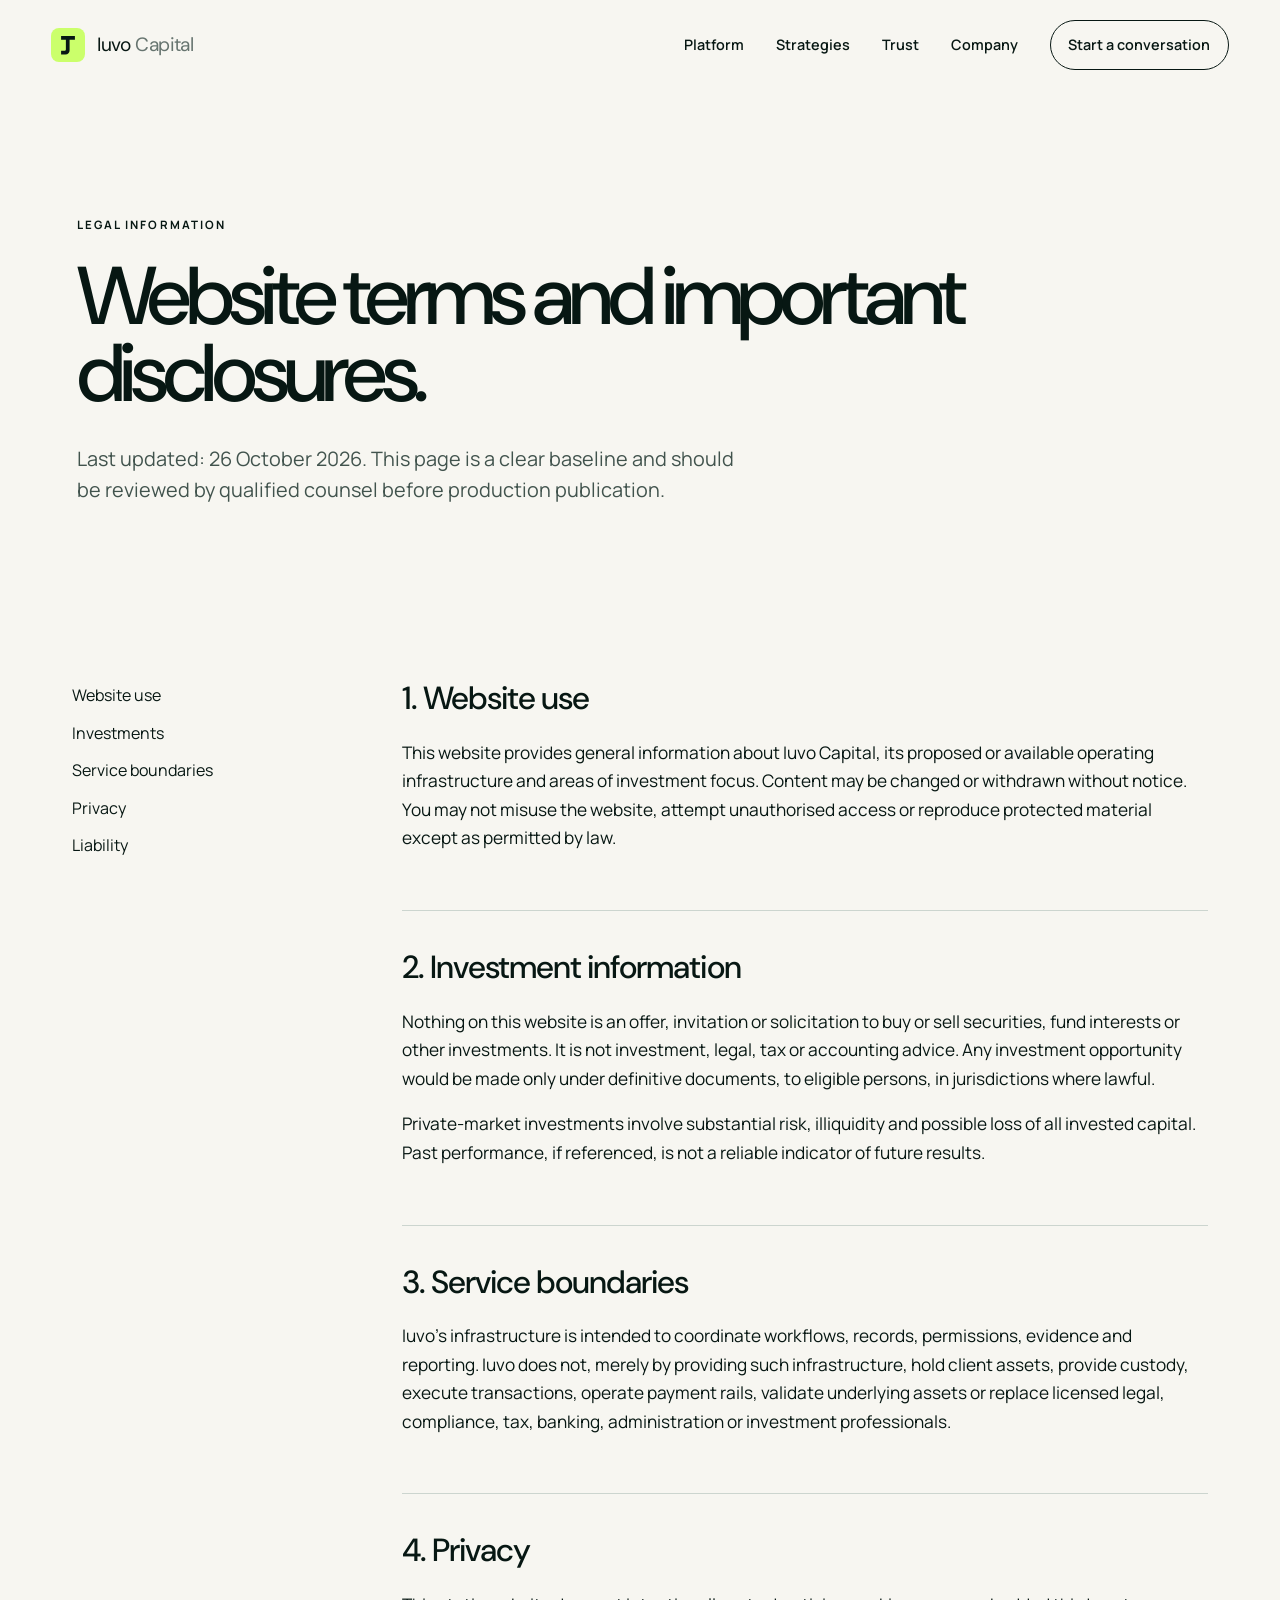
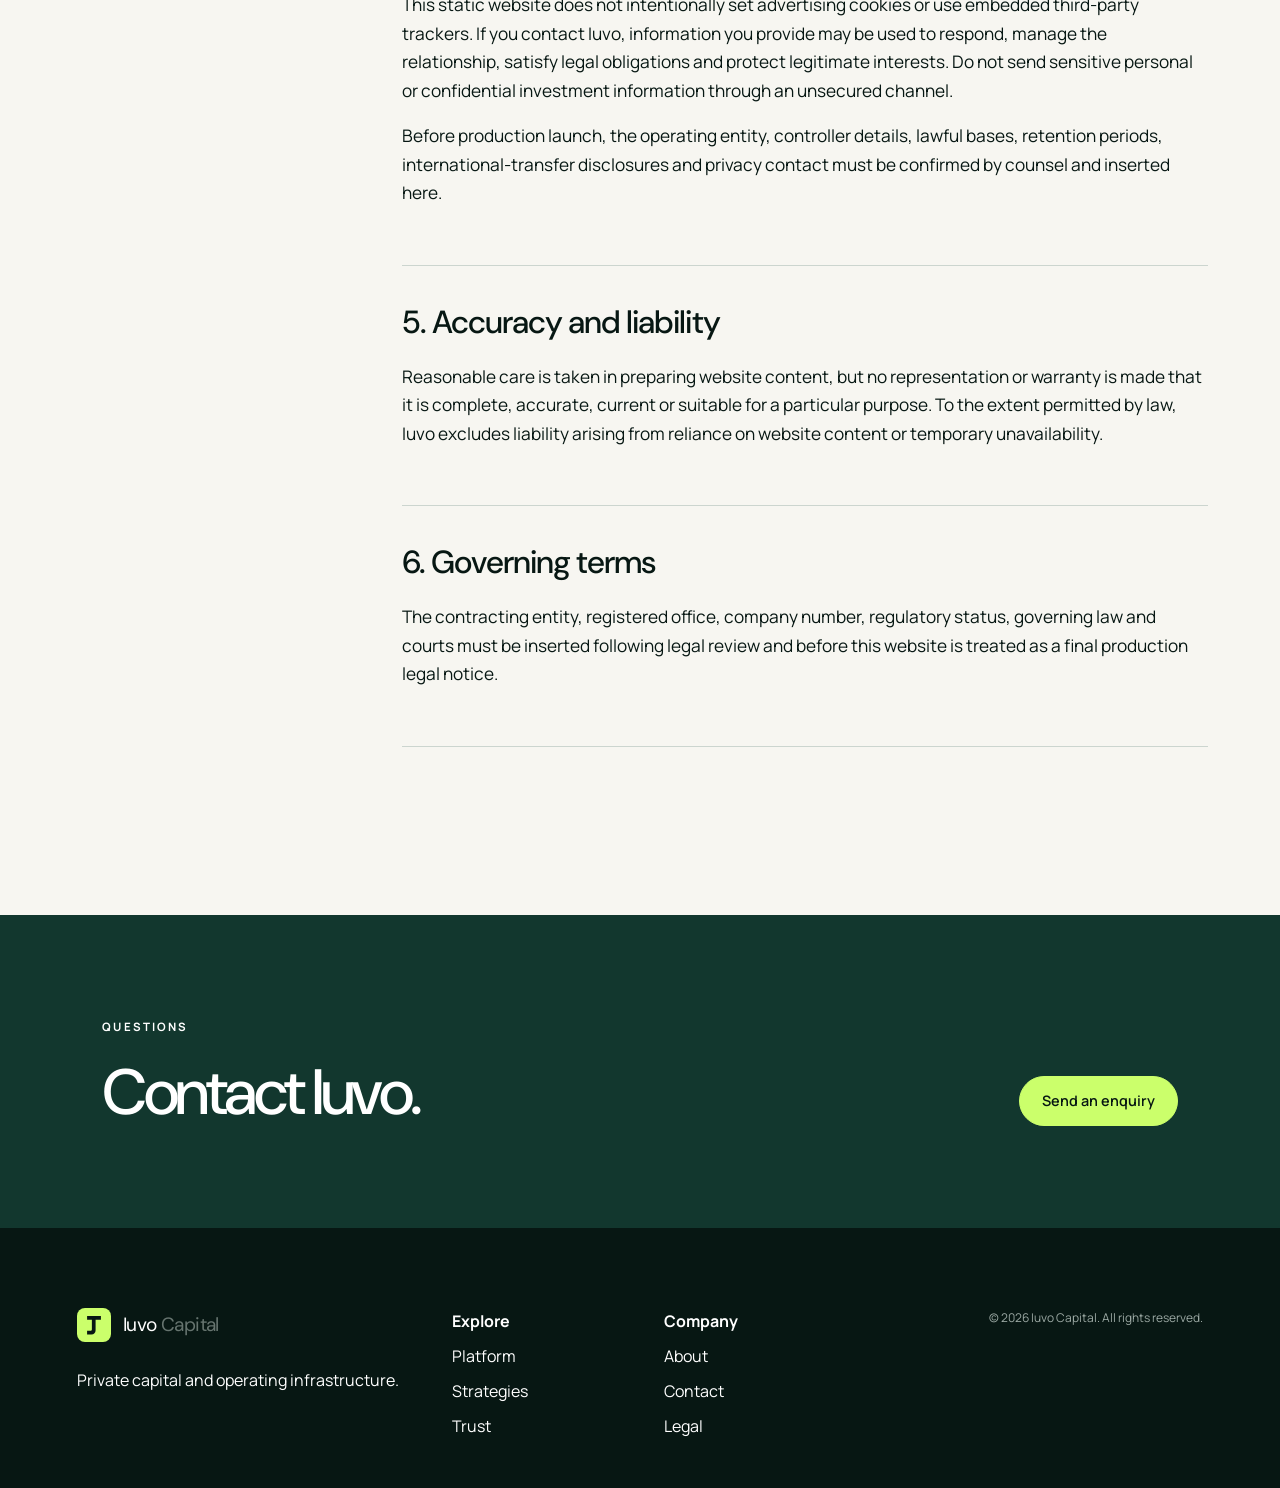
==== legal.html @ e955562e "Build new Iuvo Capital website" ====
<!doctype html><html lang="en"><head><meta charset="utf-8"><meta name="viewport" content="width=device-width,initial-scale=1"><meta name="description" content="Legal information for the Iuvo Capital website."><title>Legal — Iuvo Capital</title><link rel="icon" href="assets/mark.svg" type="image/svg+xml"><link rel="stylesheet" href="assets/site.css"><script defer src="assets/site.js"></script></head><body><a class="skip" href="#main">Skip to content</a><header class="site-header"><a class="brand" href="index.html"><img src="assets/mark.svg" alt=""><span>Iuvo <b>Capital</b></span></a><button class="menu" aria-expanded="false" aria-controls="nav">Menu</button><nav id="nav"><a href="platform.html">Platform</a><a href="strategies.html">Strategies</a><a href="security.html">Trust</a><a href="about.html">Company</a><a class="nav-cta" href="contact.html">Start a conversation</a></nav></header><main id="main"><section class="page-hero compact"><div><p class="eyebrow">Legal information</p><h1>Website terms and important disclosures.</h1><p class="lede">Last updated: 26 October 2026. This page is a clear baseline and should be reviewed by qualified counsel before production publication.</p></div></section><section class="legal-copy"><nav aria-label="Legal sections"><a href="#use">Website use</a><a href="#investments">Investments</a><a href="#services">Service boundaries</a><a href="#privacy">Privacy</a><a href="#liability">Liability</a></nav><article><section id="use"><h2>1. Website use</h2><p>This website provides general information about Iuvo Capital, its proposed or available operating infrastructure and areas of investment focus. Content may be changed or withdrawn without notice. You may not misuse the website, attempt unauthorised access or reproduce protected material except as permitted by law.</p></section><section id="investments"><h2>2. Investment information</h2><p>Nothing on this website is an offer, invitation or solicitation to buy or sell securities, fund interests or other investments. It is not investment, legal, tax or accounting advice. Any investment opportunity would be made only under definitive documents, to eligible persons, in jurisdictions where lawful.</p><p>Private-market investments involve substantial risk, illiquidity and possible loss of all invested capital. Past performance, if referenced, is not a reliable indicator of future results.</p></section><section id="services"><h2>3. Service boundaries</h2><p>Iuvo’s infrastructure is intended to coordinate workflows, records, permissions, evidence and reporting. Iuvo does not, merely by providing such infrastructure, hold client assets, provide custody, execute transactions, operate payment rails, validate underlying assets or replace licensed legal, compliance, tax, banking, administration or investment professionals.</p></section><section id="privacy"><h2>4. Privacy</h2><p>This static website does not intentionally set advertising cookies or use embedded third-party trackers. If you contact Iuvo, information you provide may be used to respond, manage the relationship, satisfy legal obligations and protect legitimate interests. Do not send sensitive personal or confidential investment information through an unsecured channel.</p><p>Before production launch, the operating entity, controller details, lawful bases, retention periods, international-transfer disclosures and privacy contact must be confirmed by counsel and inserted here.</p></section><section id="liability"><h2>5. Accuracy and liability</h2><p>Reasonable care is taken in preparing website content, but no representation or warranty is made that it is complete, accurate, current or suitable for a particular purpose. To the extent permitted by law, Iuvo excludes liability arising from reliance on website content or temporary unavailability.</p></section><section><h2>6. Governing terms</h2><p>The contracting entity, registered office, company number, regulatory status, governing law and courts must be inserted following legal review and before this website is treated as a final production legal notice.</p></section></article></section><section class="cta"><p class="eyebrow">Questions</p><h2>Contact Iuvo.</h2><a class="button pale" href="contact.html">Send an enquiry</a></section></main><footer><div><a class="brand footer-brand" href="index.html"><img src="assets/mark.svg" alt=""><span>Iuvo <b>Capital</b></span></a><p>Private capital and operating infrastructure.</p></div><div><b>Explore</b><a href="platform.html">Platform</a><a href="strategies.html">Strategies</a><a href="security.html">Trust</a></div><div><b>Company</b><a href="about.html">About</a><a href="contact.html">Contact</a><a href="legal.html">Legal</a></div><p class="fine">© <span data-year></span> Iuvo Capital. All rights reserved.</p></footer></body></html>
---- assets/site.css ----
@import url('https://fonts.googleapis.com/css2?family=DM+Sans:wght@400;500;600;700&family=Manrope:wght@400;500;600&display=swap');
:root{--ink:#071713;--forest:#12372e;--mint:#cbff6b;--sea:#63d6bc;--paper:#f7f6f1;--soft:#e9eee8;--line:#ccd5cf;--muted:#596a64;--white:#fff;--max:1440px}*{box-sizing:border-box}html{scroll-behavior:smooth}body{margin:0;background:var(--paper);color:var(--ink);font-family:'Manrope',Arial,sans-serif;font-size:16px;line-height:1.65}img{display:block;max-width:100%}a{color:inherit}h1,h2,h3,p{margin-top:0}h1,h2,h3,.brand{font-family:'DM Sans',Arial,sans-serif}h1{font-size:clamp(3.35rem,7.2vw,7.6rem);line-height:.94;letter-spacing:-.065em;font-weight:500;margin-bottom:2rem}h1 em{font-style:normal;color:#4b685f}h2{font-size:clamp(2.5rem,5vw,5.6rem);line-height:1.02;letter-spacing:-.055em;font-weight:500;margin-bottom:1.5rem}h3{font-size:1.55rem;line-height:1.2;letter-spacing:-.025em}.skip{position:absolute;left:-9999px;top:10px;padding:10px;background:#fff;z-index:100}.skip:focus{left:10px}.site-header{height:90px;max-width:var(--max);margin:auto;padding:0 clamp(1.3rem,4vw,4.5rem);display:flex;align-items:center;justify-content:space-between;position:relative;z-index:20}.brand{display:flex;gap:.75rem;align-items:center;text-decoration:none;font-size:1.2rem;letter-spacing:-.03em}.brand img{width:34px;height:34px}.brand b{font-weight:400;color:#66746f}.site-header nav{display:flex;align-items:center;gap:2rem}.site-header nav a{text-decoration:none;font-size:.9rem;font-weight:600}.site-header nav a:not(.nav-cta):hover,.site-header nav a[aria-current=page]{opacity:.55}.nav-cta{border:1px solid var(--ink);padding:.75rem 1.1rem;border-radius:999px}.nav-cta:hover{background:var(--ink);color:#fff}.menu{display:none;background:none;border:1px solid;padding:.55rem .9rem;border-radius:999px}.hero{max-width:var(--max);margin:auto;min-height:calc(100vh - 90px);padding:4vw clamp(1.3rem,4vw,4.5rem) 6vw;display:grid;grid-template-columns:1.03fr .97fr;align-items:center;gap:5vw}.hero-copy{position:relative;z-index:1}.eyebrow{text-transform:uppercase;font-size:.72rem;font-weight:700;letter-spacing:.18em;margin-bottom:1.5rem}.lede{font-size:clamp(1.1rem,1.55vw,1.45rem);max-width:670px;line-height:1.55;color:#41534d}.actions{display:flex;align-items:center;gap:2rem;margin:2.5rem 0 4rem}.button{display:inline-block;background:var(--ink);color:#fff;text-decoration:none;border:1px solid var(--ink);border-radius:999px;padding:.9rem 1.35rem;font:600 .9rem 'Manrope';cursor:pointer}.button:hover{background:var(--forest)}.button.outline{background:transparent;color:var(--ink)}.button.pale{background:var(--mint);color:var(--ink);border-color:var(--mint)}.text-link{font-weight:700;text-decoration:none;border-bottom:1px solid currentColor;padding-bottom:.2rem}.text-link span{margin-left:.4rem}.text-link.light{color:#fff}.hero-proof{display:flex;gap:1.7rem;align-items:center;font-size:.78rem;text-transform:uppercase;letter-spacing:.08em}.hero-proof span{color:var(--muted)}.hero-art img{width:100%;max-height:76vh}.signal{background:var(--mint);display:grid;grid-template-columns:1.5fr repeat(4,1fr);padding:2rem clamp(1.3rem,4vw,4.5rem);gap:1rem;align-items:center;text-transform:uppercase;font-size:.75rem;letter-spacing:.1em}.signal p{margin:0;font-weight:700}.signal div{display:flex;gap:.8rem}.signal span{opacity:.55}.section{max-width:var(--max);margin:auto;padding:clamp(5rem,10vw,10rem) clamp(1.3rem,7vw,8rem)}.intro{display:grid;grid-template-columns:1.2fr .8fr;gap:8vw}.intro>div:last-child{font-size:1.15rem;color:#43534e;padding-top:4rem}.dark{max-width:none;background:var(--ink);color:#fff}.dark>.section-head,.dark>.card-grid,.dark>div{max-width:calc(var(--max) - 16rem);margin-left:auto;margin-right:auto}.section-head{display:flex;justify-content:space-between;align-items:flex-end;gap:2rem;margin-bottom:5rem}.section-head h2{margin-bottom:0;max-width:900px}.card-grid{display:grid;grid-template-columns:repeat(4,1fr);border-top:1px solid #41534d}.feature-card{padding:2rem 1.5rem 1rem 0;border-right:1px solid #41534d;min-height:300px}.feature-card+article{padding-left:1.5rem}.feature-card:last-child{border-right:0}.feature-card span,.module-list>article>span,.principles span{font-size:.7rem;color:var(--sea);font-weight:700}.feature-card h3{margin-top:4rem}.feature-card p{color:#abb9b3}.three{grid-template-columns:repeat(3,1fr)}.split{display:grid;grid-template-columns:1fr 1fr;gap:8vw;align-items:center}.split img{border-radius:2rem}.large-copy{font-size:clamp(1.35rem,2.15vw,2rem);line-height:1.45;letter-spacing:-.025em}.boundary{display:grid;grid-template-columns:.8fr 1.2fr;gap:7vw;border-top:1px solid var(--line)}.boundary-grid{display:grid;grid-template-columns:repeat(2,1fr);gap:2rem}.boundary-grid>div{border-top:1px solid var(--ink);padding-top:1.4rem}.boundary-grid b{font-family:'DM Sans';font-size:1.2rem}.cta{max-width:none;background:var(--forest);color:#fff;padding:clamp(5rem,8vw,8rem) clamp(1.3rem,8vw,9rem);display:grid;grid-template-columns:1fr auto;align-items:end}.cta h2{margin:0}.cta .eyebrow{grid-column:1/-1}.page-hero{max-width:var(--max);margin:auto;min-height:710px;padding:7vw clamp(1.3rem,6vw,7rem);display:grid;grid-template-columns:1.05fr .95fr;gap:7vw;align-items:center}.page-hero h1{font-size:clamp(3.5rem,6.4vw,6.9rem)}.page-hero img{border-radius:2rem}.page-hero.compact{min-height:560px;grid-template-columns:1fr}.page-hero.compact>div{max-width:950px}.module-list{border-top:1px solid var(--ink)}.module-list article{display:grid;grid-template-columns:100px 1fr;padding:3.5rem 0;border-bottom:1px solid var(--line)}.module-list article>div{display:grid;grid-template-columns:1fr 1fr;gap:3rem}.module-list h3{font-size:2rem}.module-list ul{margin:0;padding:0;list-style:none}.module-list li{padding:.7rem 0;border-bottom:1px solid var(--line)}.architecture{display:grid;grid-template-columns:.8fr 1.2fr;gap:7vw}.layers{display:flex;flex-direction:column;gap:3px}.layers div{background:#16342d;padding:1.3rem 1.5rem;display:grid;grid-template-columns:40px 160px 1fr;align-items:center}.layers span{color:var(--sea);font-size:.7rem}.layers p{margin:0;color:#9eaea7}.two-col{display:grid;grid-template-columns:1fr 1fr;gap:7vw}.facts div{padding:1.3rem 0;border-top:1px solid var(--line);display:flex;justify-content:space-between;gap:1rem}.facts span{color:var(--muted)}.notice{max-width:930px;text-align:center}.notice p{font-size:1.15rem;color:#40514b}.principles{display:grid;grid-template-columns:repeat(3,1fr);border-top:1px solid var(--line)}.principles article{padding:2rem 2rem 3rem 0;border-bottom:1px solid var(--line)}.principles article:not(:nth-child(3n)){border-right:1px solid var(--line);padding-left:2rem}.principles h3{margin-top:2.5rem}.pale-section{background:var(--soft);max-width:none}.pale-section>*{max-width:calc(var(--max) - 16rem);margin-left:auto;margin-right:auto}.monogram{font:500 18rem/.8 'DM Sans';color:var(--mint);background:var(--ink);height:430px;display:grid;place-items:center;border-radius:2rem}.check-list{display:grid;grid-template-columns:1fr 1fr}.check-list p{border-top:1px solid #41534d;padding:1rem;margin:0;color:#d1d9d5}.contact-wrap{max-width:var(--max);margin:auto;padding:7vw clamp(1.3rem,7vw,8rem);display:grid;grid-template-columns:.9fr 1.1fr;gap:9vw}.contact-wrap h1{font-size:clamp(3.2rem,5.5vw,6rem)}.contact-note{border-top:1px solid var(--line);padding-top:1.3rem;margin-top:4rem}form{background:#fff;padding:clamp(1.5rem,4vw,3.5rem);border-radius:1.5rem;box-shadow:0 30px 80px #27463c14}label{display:block;font-size:.8rem;font-weight:700;margin-bottom:1.2rem}input,select,textarea{width:100%;margin-top:.4rem;border:0;border-bottom:1px solid #9aaca4;background:transparent;padding:.75rem 0;font:inherit;color:inherit;border-radius:0}input:focus,select:focus,textarea:focus{outline:2px solid var(--sea);outline-offset:4px}.consent{display:flex;gap:.7rem;align-items:flex-start;font-weight:400}.consent input{width:auto;margin-top:.3rem}.form-note{font-size:.75rem;color:var(--muted);margin-top:1rem}.legal-copy{max-width:1200px;margin:auto;padding:2rem 2rem 8rem;display:grid;grid-template-columns:240px 1fr;gap:7vw}.legal-copy nav{display:flex;flex-direction:column;gap:.7rem;position:sticky;top:30px;align-self:start}.legal-copy nav a{text-decoration:none}.legal-copy article section{padding:0 0 2.5rem;margin-bottom:2.5rem;border-bottom:1px solid var(--line)}.legal-copy h2{font-size:2rem;letter-spacing:-.03em}.legal-copy p{font-size:1.08rem}footer{background:var(--ink);color:#fff;padding:5rem clamp(1.3rem,6vw,7rem) 3rem;display:grid;grid-template-columns:2fr 1fr 1fr 2fr;gap:3rem}footer>div{display:flex;flex-direction:column;align-items:flex-start;gap:.55rem}footer a{text-decoration:none}.footer-brand{margin-bottom:1rem}.fine{font-size:.75rem;color:#9ca9a4;text-align:right}.section,.cta,.signal{opacity:0;transform:translateY(18px);transition:opacity .7s ease,transform .7s ease}.visible{opacity:1;transform:none}
@media(max-width:980px){.site-header nav{display:none;position:absolute;top:78px;left:1.2rem;right:1.2rem;background:var(--ink);color:#fff;padding:1.5rem;flex-direction:column;align-items:stretch;border-radius:1rem}.site-header nav.open{display:flex}.menu{display:block}.nav-cta{text-align:center;border-color:#fff}.hero,.page-hero,.contact-wrap{grid-template-columns:1fr}.hero{padding-top:4rem}.hero-art{max-width:650px;margin:auto}.signal{grid-template-columns:1fr 1fr}.signal p{grid-column:1/-1}.intro,.split,.boundary,.architecture,.two-col{grid-template-columns:1fr}.card-grid{grid-template-columns:1fr 1fr}.feature-card:nth-child(2){border-right:0}.principles{grid-template-columns:1fr 1fr}.principles article:not(:nth-child(3n)){border-right:0;padding-left:0}.principles article:nth-child(odd){border-right:1px solid var(--line)}.module-list article>div{grid-template-columns:1fr}.page-hero{min-height:auto}.page-hero img{max-width:650px}.dark>.section-head,.dark>.card-grid,.dark>div,.pale-section>*{max-width:none}.cta{grid-template-columns:1fr;gap:2rem}.cta .eyebrow{grid-column:auto}footer{grid-template-columns:1fr 1fr}.fine{text-align:left}}
@media(max-width:620px){h1{font-size:3.35rem}.site-header{height:74px}.hero{min-height:auto}.actions{align-items:flex-start;flex-direction:column;margin-bottom:3rem}.hero-proof{align-items:flex-start;flex-direction:column;gap:.4rem}.signal{grid-template-columns:1fr}.signal p{grid-column:auto}.section{padding-top:5rem;padding-bottom:5rem}.section-head{align-items:flex-start;flex-direction:column;margin-bottom:3rem}.card-grid,.three,.principles,.boundary-grid{grid-template-columns:1fr}.feature-card,.feature-card+article{padding:2rem 0;border-right:0;border-bottom:1px solid #41534d;min-height:auto}.feature-card h3{margin-top:2rem}.principles article,.principles article:not(:nth-child(3n)),.principles article:nth-child(odd){border-right:0;padding-left:0}.module-list article{grid-template-columns:45px 1fr}.layers div{grid-template-columns:30px 1fr}.layers p{grid-column:2;margin-top:.4rem}.check-list{grid-template-columns:1fr}.facts div{flex-direction:column}.legal-copy{grid-template-columns:1fr}.legal-copy nav{position:static}.monogram{height:300px;font-size:12rem}footer{grid-template-columns:1fr}.page-hero{padding-top:5rem;padding-bottom:5rem}}
@media(prefers-reduced-motion:reduce){html{scroll-behavior:auto}.section,.cta,.signal{opacity:1;transform:none;transition:none}}
@media print{.site-header,.cta,footer,.menu{display:none}.section,.signal{opacity:1;transform:none}.page-hero{min-height:auto}.dark{background:#fff;color:#000}.feature-card p{color:#333}}
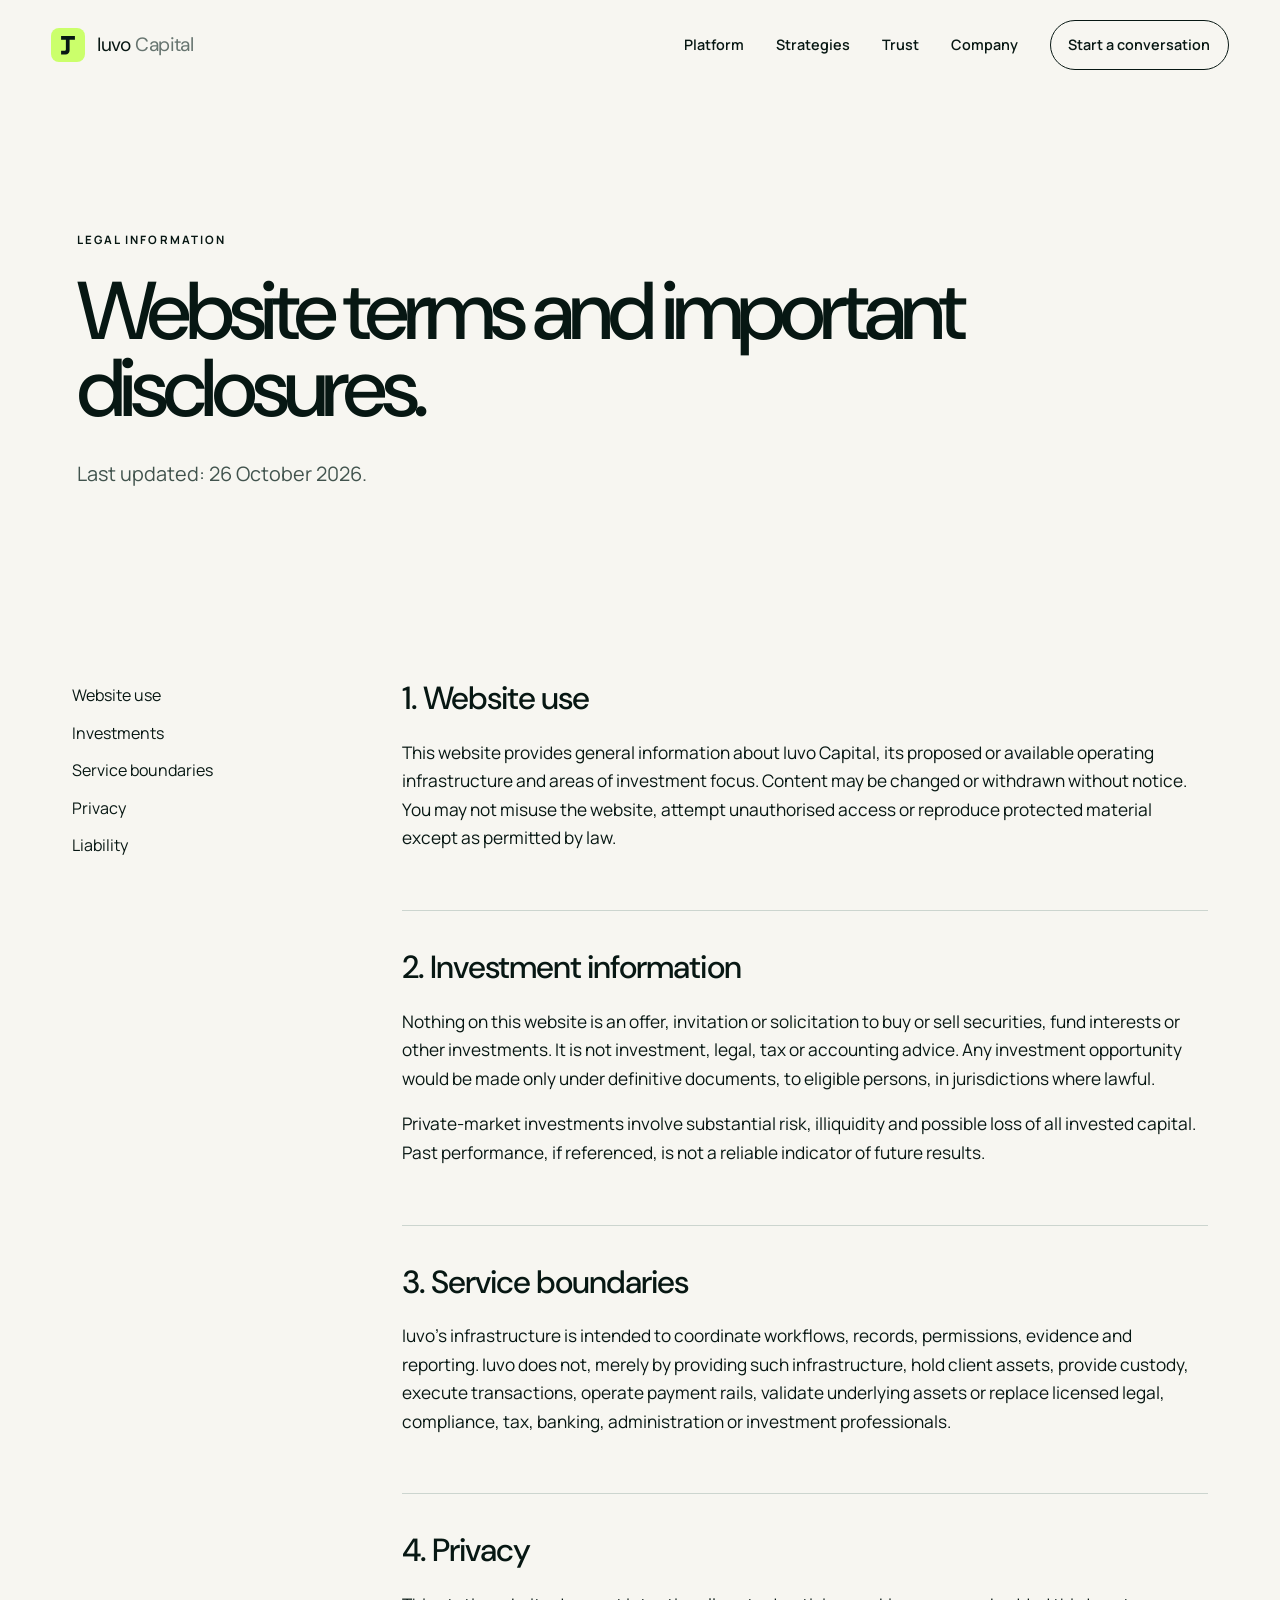
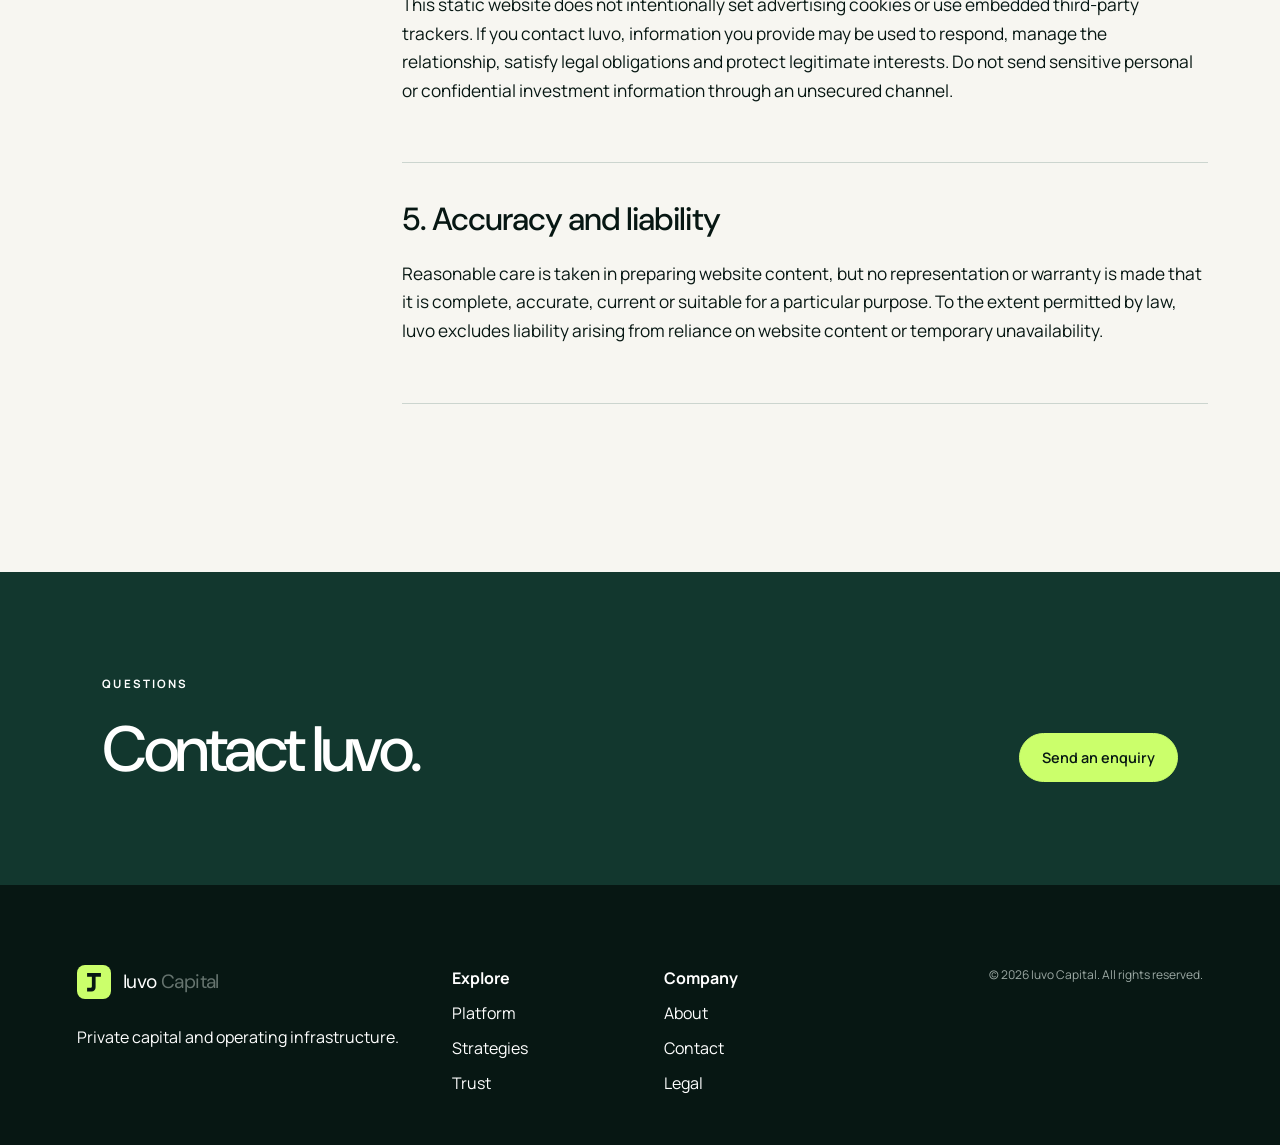
==== commit 187456dc: "Remove placeholder legal notices" ====
--- a/legal.html
+++ b/legal.html
@@ -1 +1 @@
-<!doctype html><html lang="en"><head><meta charset="utf-8"><meta name="viewport" content="width=device-width,initial-scale=1"><meta name="description" content="Legal information for the Iuvo Capital website."><title>Legal — Iuvo Capital</title><link rel="icon" href="assets/mark.svg" type="image/svg+xml"><link rel="stylesheet" href="assets/site.css"><script defer src="assets/site.js"></script></head><body><a class="skip" href="#main">Skip to content</a><header class="site-header"><a class="brand" href="index.html"><img src="assets/mark.svg" alt=""><span>Iuvo <b>Capital</b></span></a><button class="menu" aria-expanded="false" aria-controls="nav">Menu</button><nav id="nav"><a href="platform.html">Platform</a><a href="strategies.html">Strategies</a><a href="security.html">Trust</a><a href="about.html">Company</a><a class="nav-cta" href="contact.html">Start a conversation</a></nav></header><main id="main"><section class="page-hero compact"><div><p class="eyebrow">Legal information</p><h1>Website terms and important disclosures.</h1><p class="lede">Last updated: 26 October 2026. This page is a clear baseline and should be reviewed by qualified counsel before production publication.</p></div></section><section class="legal-copy"><nav aria-label="Legal sections"><a href="#use">Website use</a><a href="#investments">Investments</a><a href="#services">Service boundaries</a><a href="#privacy">Privacy</a><a href="#liability">Liability</a></nav><article><section id="use"><h2>1. Website use</h2><p>This website provides general information about Iuvo Capital, its proposed or available operating infrastructure and areas of investment focus. Content may be changed or withdrawn without notice. You may not misuse the website, attempt unauthorised access or reproduce protected material except as permitted by law.</p></section><section id="investments"><h2>2. Investment information</h2><p>Nothing on this website is an offer, invitation or solicitation to buy or sell securities, fund interests or other investments. It is not investment, legal, tax or accounting advice. Any investment opportunity would be made only under definitive documents, to eligible persons, in jurisdictions where lawful.</p><p>Private-market investments involve substantial risk, illiquidity and possible loss of all invested capital. Past performance, if referenced, is not a reliable indicator of future results.</p></section><section id="services"><h2>3. Service boundaries</h2><p>Iuvo’s infrastructure is intended to coordinate workflows, records, permissions, evidence and reporting. Iuvo does not, merely by providing such infrastructure, hold client assets, provide custody, execute transactions, operate payment rails, validate underlying assets or replace licensed legal, compliance, tax, banking, administration or investment professionals.</p></section><section id="privacy"><h2>4. Privacy</h2><p>This static website does not intentionally set advertising cookies or use embedded third-party trackers. If you contact Iuvo, information you provide may be used to respond, manage the relationship, satisfy legal obligations and protect legitimate interests. Do not send sensitive personal or confidential investment information through an unsecured channel.</p><p>Before production launch, the operating entity, controller details, lawful bases, retention periods, international-transfer disclosures and privacy contact must be confirmed by counsel and inserted here.</p></section><section id="liability"><h2>5. Accuracy and liability</h2><p>Reasonable care is taken in preparing website content, but no representation or warranty is made that it is complete, accurate, current or suitable for a particular purpose. To the extent permitted by law, Iuvo excludes liability arising from reliance on website content or temporary unavailability.</p></section><section><h2>6. Governing terms</h2><p>The contracting entity, registered office, company number, regulatory status, governing law and courts must be inserted following legal review and before this website is treated as a final production legal notice.</p></section></article></section><section class="cta"><p class="eyebrow">Questions</p><h2>Contact Iuvo.</h2><a class="button pale" href="contact.html">Send an enquiry</a></section></main><footer><div><a class="brand footer-brand" href="index.html"><img src="assets/mark.svg" alt=""><span>Iuvo <b>Capital</b></span></a><p>Private capital and operating infrastructure.</p></div><div><b>Explore</b><a href="platform.html">Platform</a><a href="strategies.html">Strategies</a><a href="security.html">Trust</a></div><div><b>Company</b><a href="about.html">About</a><a href="contact.html">Contact</a><a href="legal.html">Legal</a></div><p class="fine">© <span data-year></span> Iuvo Capital. All rights reserved.</p></footer></body></html>+<!doctype html><html lang="en"><head><meta charset="utf-8"><meta name="viewport" content="width=device-width,initial-scale=1"><meta name="description" content="Legal information for the Iuvo Capital website."><title>Legal — Iuvo Capital</title><link rel="icon" href="assets/mark.svg" type="image/svg+xml"><link rel="stylesheet" href="assets/site.css"><script defer src="assets/site.js"></script></head><body><a class="skip" href="#main">Skip to content</a><header class="site-header"><a class="brand" href="index.html"><img src="assets/mark.svg" alt=""><span>Iuvo <b>Capital</b></span></a><button class="menu" aria-expanded="false" aria-controls="nav">Menu</button><nav id="nav"><a href="platform.html">Platform</a><a href="strategies.html">Strategies</a><a href="security.html">Trust</a><a href="about.html">Company</a><a class="nav-cta" href="contact.html">Start a conversation</a></nav></header><main id="main"><section class="page-hero compact"><div><p class="eyebrow">Legal information</p><h1>Website terms and important disclosures.</h1><p class="lede">Last updated: 26 October 2026.</p></div></section><section class="legal-copy"><nav aria-label="Legal sections"><a href="#use">Website use</a><a href="#investments">Investments</a><a href="#services">Service boundaries</a><a href="#privacy">Privacy</a><a href="#liability">Liability</a></nav><article><section id="use"><h2>1. Website use</h2><p>This website provides general information about Iuvo Capital, its proposed or available operating infrastructure and areas of investment focus. Content may be changed or withdrawn without notice. You may not misuse the website, attempt unauthorised access or reproduce protected material except as permitted by law.</p></section><section id="investments"><h2>2. Investment information</h2><p>Nothing on this website is an offer, invitation or solicitation to buy or sell securities, fund interests or other investments. It is not investment, legal, tax or accounting advice. Any investment opportunity would be made only under definitive documents, to eligible persons, in jurisdictions where lawful.</p><p>Private-market investments involve substantial risk, illiquidity and possible loss of all invested capital. Past performance, if referenced, is not a reliable indicator of future results.</p></section><section id="services"><h2>3. Service boundaries</h2><p>Iuvo’s infrastructure is intended to coordinate workflows, records, permissions, evidence and reporting. Iuvo does not, merely by providing such infrastructure, hold client assets, provide custody, execute transactions, operate payment rails, validate underlying assets or replace licensed legal, compliance, tax, banking, administration or investment professionals.</p></section><section id="privacy"><h2>4. Privacy</h2><p>This static website does not intentionally set advertising cookies or use embedded third-party trackers. If you contact Iuvo, information you provide may be used to respond, manage the relationship, satisfy legal obligations and protect legitimate interests. Do not send sensitive personal or confidential investment information through an unsecured channel.</p></section><section id="liability"><h2>5. Accuracy and liability</h2><p>Reasonable care is taken in preparing website content, but no representation or warranty is made that it is complete, accurate, current or suitable for a particular purpose. To the extent permitted by law, Iuvo excludes liability arising from reliance on website content or temporary unavailability.</p></section></article></section><section class="cta"><p class="eyebrow">Questions</p><h2>Contact Iuvo.</h2><a class="button pale" href="contact.html">Send an enquiry</a></section></main><footer><div><a class="brand footer-brand" href="index.html"><img src="assets/mark.svg" alt=""><span>Iuvo <b>Capital</b></span></a><p>Private capital and operating infrastructure.</p></div><div><b>Explore</b><a href="platform.html">Platform</a><a href="strategies.html">Strategies</a><a href="security.html">Trust</a></div><div><b>Company</b><a href="about.html">About</a><a href="contact.html">Contact</a><a href="legal.html">Legal</a></div><p class="fine">© <span data-year></span> Iuvo Capital. All rights reserved.</p></footer></body></html>
